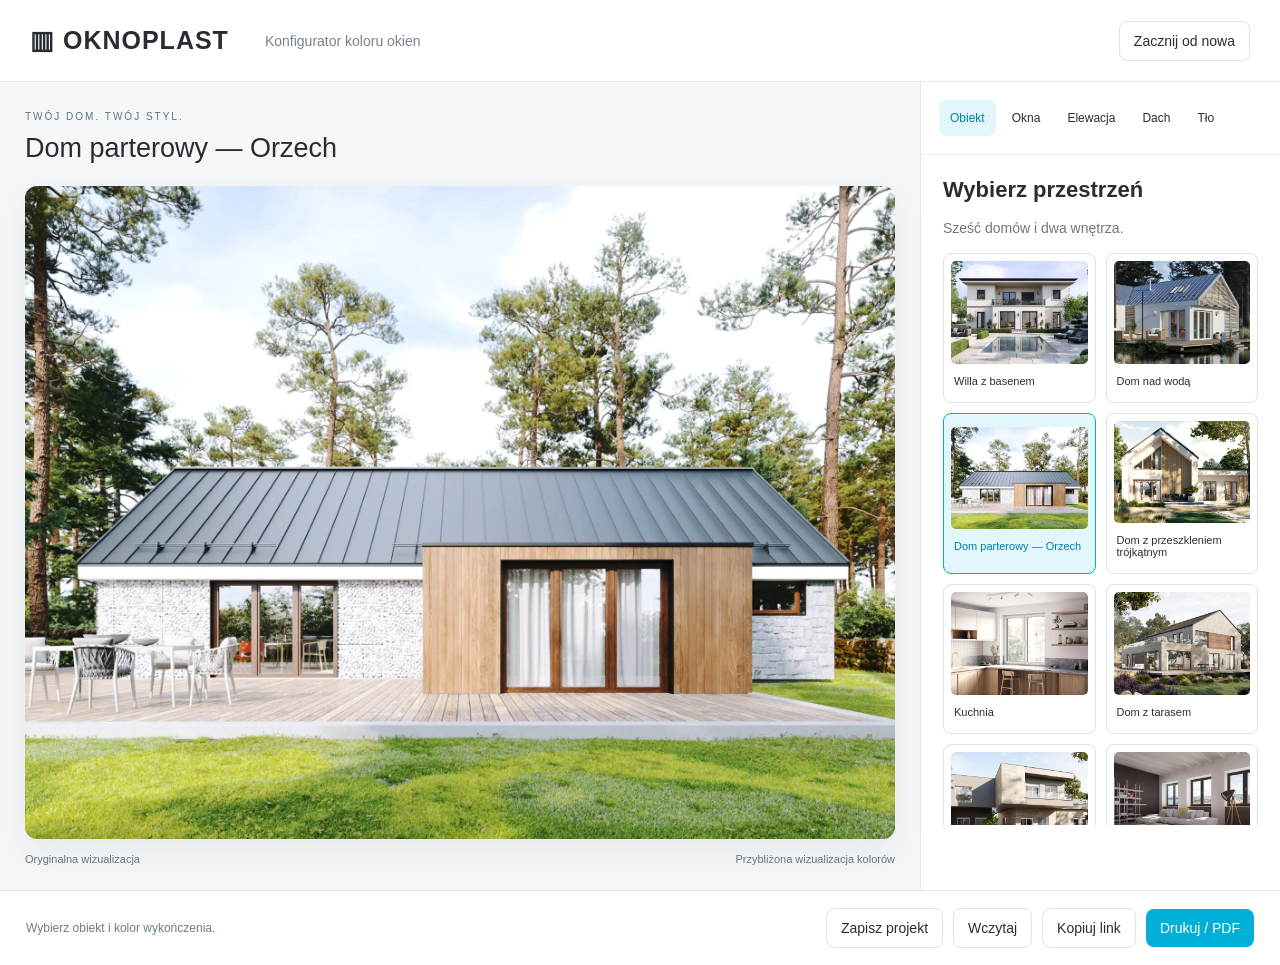
==== index.html @ badf22fd "Add files via upload" ====
<!doctype html><html lang="pl"><meta charset="utf-8"><meta name="viewport" content="width=device-width,initial-scale=1"><title>OKNOPLAST — Konfigurator</title><link rel="stylesheet" href="style.css"><body>
<header><strong class="brand">▥ OKNOPLAST</strong><span>Konfigurator koloru okien</span><button id="reset">Zacznij od nowa</button></header>
<main><section class="scene"><div class="scene-label"><small>TWÓJ DOM. TWÓJ STYL.</small><h1 id="sceneTitle"></h1></div><div id="picture"><img id="house" alt="Wybrany obiekt"><svg id="overlay" viewBox="0 0 1824 1368" aria-label="Obszary konfiguracji"></svg></div><div class="caption"><span id="summary"></span><span>Przybliżona wizualizacja kolorów</span></div></section>
<aside><nav aria-label="Kategorie"><button data-tab="scenes">Obiekt</button><button data-tab="windows">Okna</button><button data-tab="facade">Elewacja</button><button data-tab="roof">Dach</button><button data-tab="background">Tło</button></nav><div id="panel"></div></aside></main>
<footer><span id="status" role="status">Wybierz obiekt i kolor wykończenia.</span><button id="save">Zapisz projekt</button><label class="button">Wczytaj<input id="load" type="file" accept="application/json" hidden></label><button id="share">Kopiuj link</button><button class="primary" id="print">Drukuj / PDF</button></footer>
<script src="data.js"></script><script src="app.js"></script></body></html>
---- style.css ----
*{box-sizing:border-box}body{margin:0;color:#282d33;background:#f4f6f7;font:14px Arial,sans-serif}button,.button{font:inherit;cursor:pointer;border:1px solid #dce2e6;border-radius:8px;background:white;color:inherit;padding:11px 14px}button:hover,.button:hover{border-color:#00afd6}button:focus-visible{outline:3px solid #00afd6;outline-offset:2px}header{height:82px;padding:0 30px;display:flex;align-items:center;gap:36px;background:white;border-bottom:1px solid #e4e7ea}.brand{font-size:25px;letter-spacing:1px}header>span{color:#76818c}header button{margin-left:auto}main{display:grid;grid-template-columns:minmax(0,1fr) 360px;min-height:calc(100vh - 157px)}.scene{padding:25px;display:flex;flex-direction:column;justify-content:center}.scene-label small{letter-spacing:2px;color:#5d7680;font-size:10px}h1{font-size:27px;margin:10px 0 22px;font-weight:500}#picture{position:relative;overflow:hidden;border-radius:12px;background:#e4e9ed;box-shadow:0 12px 35px #253c4a12}#house{display:block;width:100%}#overlay{position:absolute;inset:0;width:100%;height:100%}.caption{display:flex;justify-content:space-between;gap:16px;font-size:11px;color:#687782;margin-top:14px}aside{background:white;border-left:1px solid #e4e7ea}nav{display:flex;flex-wrap:wrap;gap:5px;padding:18px;border-bottom:1px solid #eee}nav button{border:0;font-size:12px;padding:11px}.selected{background:#e2f7fc!important;border-color:#00afd6!important;color:#007e9d!important}#panel{padding:22px;max-height:calc(100vh - 230px);overflow:auto}h2{font-size:22px;margin:0 0 9px}p{color:#6d7781;line-height:1.6}.grid{display:grid;grid-template-columns:1fr 1fr;gap:10px}.card{text-align:left;padding:7px;overflow:hidden}.card img{width:100%;aspect-ratio:4/3;object-fit:cover;border-radius:5px}.card span{display:block;font-size:11px;margin:8px 3px}.colors img{object-fit:contain;background:#fafafa}.swatches{display:flex;flex-wrap:wrap;gap:10px}.swatch{width:44px;height:44px;border:3px solid white;box-shadow:0 0 0 1px #d9dfe3}select{width:100%;padding:12px;margin:10px 0 18px;border:1px solid #ddd;background:white;border-radius:8px}footer{min-height:75px;display:flex;align-items:center;gap:10px;padding:15px 26px;background:white;border-top:1px solid #e4e7ea}footer>span{margin-right:auto;color:#6c7d87;font-size:12px}.primary{background:#00afd6;color:white;border:0}.notice{background:#f4f6f8;padding:12px;font-size:12px;border-radius:8px}#overlay path{cursor:pointer} @media(max-width:900px){main{grid-template-columns:1fr}.scene{padding:16px}aside{border:0}#panel{max-height:470px}header{padding:15px;height:auto;gap:15px;flex-wrap:wrap}header>span{display:none}footer{flex-wrap:wrap}footer>span{width:100%}.grid{grid-template-columns:repeat(auto-fit,minmax(130px,1fr))}}@media print{header button,aside,footer{display:none}main{display:block}.scene{padding:0}.caption{font-size:12px}#picture{box-shadow:none}body{background:white}header{padding:15px 0}.scene-label{margin-top:20px}}
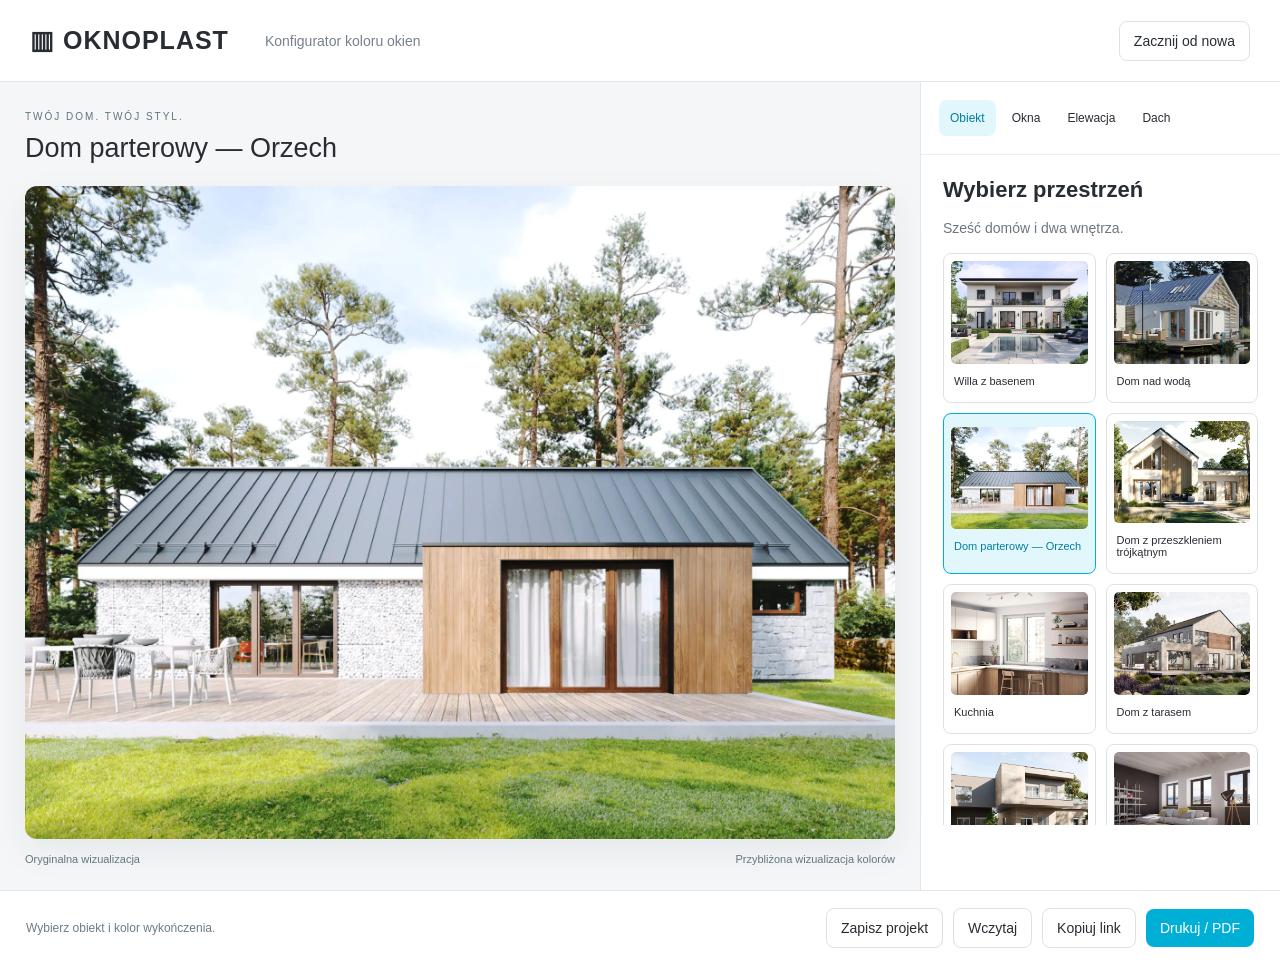
==== commit f285b519: "Remove background customization from all scenes" ====
--- a/index.html
+++ b/index.html
@@ -1,6 +1,7 @@
 <!doctype html><html lang="pl"><meta charset="utf-8"><meta name="viewport" content="width=device-width,initial-scale=1"><title>OKNOPLAST — Konfigurator</title><link rel="stylesheet" href="style.css"><body>
 <header><strong class="brand">▥ OKNOPLAST</strong><span>Konfigurator koloru okien</span><button id="reset">Zacznij od nowa</button></header>
 <main><section class="scene"><div class="scene-label"><small>TWÓJ DOM. TWÓJ STYL.</small><h1 id="sceneTitle"></h1></div><div id="picture"><img id="house" alt="Wybrany obiekt"><svg id="overlay" viewBox="0 0 1824 1368" aria-label="Obszary konfiguracji"></svg></div><div class="caption"><span id="summary"></span><span>Przybliżona wizualizacja kolorów</span></div></section>
-<aside><nav aria-label="Kategorie"><button data-tab="scenes">Obiekt</button><button data-tab="windows">Okna</button><button data-tab="facade">Elewacja</button><button data-tab="roof">Dach</button><button data-tab="background">Tło</button></nav><div id="panel"></div></aside></main>
+<aside><nav aria-label="Kategorie"><button data-tab="scenes">Obiekt</button><button data-tab="windows">Okna</button><button data-tab="facade">Elewacja</button><button data-tab="roof">Dach</button></nav><div id="panel"></div></aside></main>
 <footer><span id="status" role="status">Wybierz obiekt i kolor wykończenia.</span><button id="save">Zapisz projekt</button><label class="button">Wczytaj<input id="load" type="file" accept="application/json" hidden></label><button id="share">Kopiuj link</button><button class="primary" id="print">Drukuj / PDF</button></footer>
-<script src="data.js"></script><script src="app.js"></script></body></html>
+<script src="data.js"></script><script src="app.js?v=no-background-1"></script></body></html>
+
--- a/style.css
+++ b/style.css
@@ -1 +1,2 @@
 *{box-sizing:border-box}body{margin:0;color:#282d33;background:#f4f6f7;font:14px Arial,sans-serif}button,.button{font:inherit;cursor:pointer;border:1px solid #dce2e6;border-radius:8px;background:white;color:inherit;padding:11px 14px}button:hover,.button:hover{border-color:#00afd6}button:focus-visible{outline:3px solid #00afd6;outline-offset:2px}header{height:82px;padding:0 30px;display:flex;align-items:center;gap:36px;background:white;border-bottom:1px solid #e4e7ea}.brand{font-size:25px;letter-spacing:1px}header>span{color:#76818c}header button{margin-left:auto}main{display:grid;grid-template-columns:minmax(0,1fr) 360px;min-height:calc(100vh - 157px)}.scene{padding:25px;display:flex;flex-direction:column;justify-content:center}.scene-label small{letter-spacing:2px;color:#5d7680;font-size:10px}h1{font-size:27px;margin:10px 0 22px;font-weight:500}#picture{position:relative;overflow:hidden;border-radius:12px;background:#e4e9ed;box-shadow:0 12px 35px #253c4a12}#house{display:block;width:100%}#overlay{position:absolute;inset:0;width:100%;height:100%}.caption{display:flex;justify-content:space-between;gap:16px;font-size:11px;color:#687782;margin-top:14px}aside{background:white;border-left:1px solid #e4e7ea}nav{display:flex;flex-wrap:wrap;gap:5px;padding:18px;border-bottom:1px solid #eee}nav button{border:0;font-size:12px;padding:11px}.selected{background:#e2f7fc!important;border-color:#00afd6!important;color:#007e9d!important}#panel{padding:22px;max-height:calc(100vh - 230px);overflow:auto}h2{font-size:22px;margin:0 0 9px}p{color:#6d7781;line-height:1.6}.grid{display:grid;grid-template-columns:1fr 1fr;gap:10px}.card{text-align:left;padding:7px;overflow:hidden}.card img{width:100%;aspect-ratio:4/3;object-fit:cover;border-radius:5px}.card span{display:block;font-size:11px;margin:8px 3px}.colors img{object-fit:contain;background:#fafafa}.swatches{display:flex;flex-wrap:wrap;gap:10px}.swatch{width:44px;height:44px;border:3px solid white;box-shadow:0 0 0 1px #d9dfe3}select{width:100%;padding:12px;margin:10px 0 18px;border:1px solid #ddd;background:white;border-radius:8px}footer{min-height:75px;display:flex;align-items:center;gap:10px;padding:15px 26px;background:white;border-top:1px solid #e4e7ea}footer>span{margin-right:auto;color:#6c7d87;font-size:12px}.primary{background:#00afd6;color:white;border:0}.notice{background:#f4f6f8;padding:12px;font-size:12px;border-radius:8px}#overlay path{cursor:pointer} @media(max-width:900px){main{grid-template-columns:1fr}.scene{padding:16px}aside{border:0}#panel{max-height:470px}header{padding:15px;height:auto;gap:15px;flex-wrap:wrap}header>span{display:none}footer{flex-wrap:wrap}footer>span{width:100%}.grid{grid-template-columns:repeat(auto-fit,minmax(130px,1fr))}}@media print{header button,aside,footer{display:none}main{display:block}.scene{padding:0}.caption{font-size:12px}#picture{box-shadow:none}body{background:white}header{padding:15px 0}.scene-label{margin-top:20px}}
+button:disabled{opacity:.45;cursor:not-allowed}
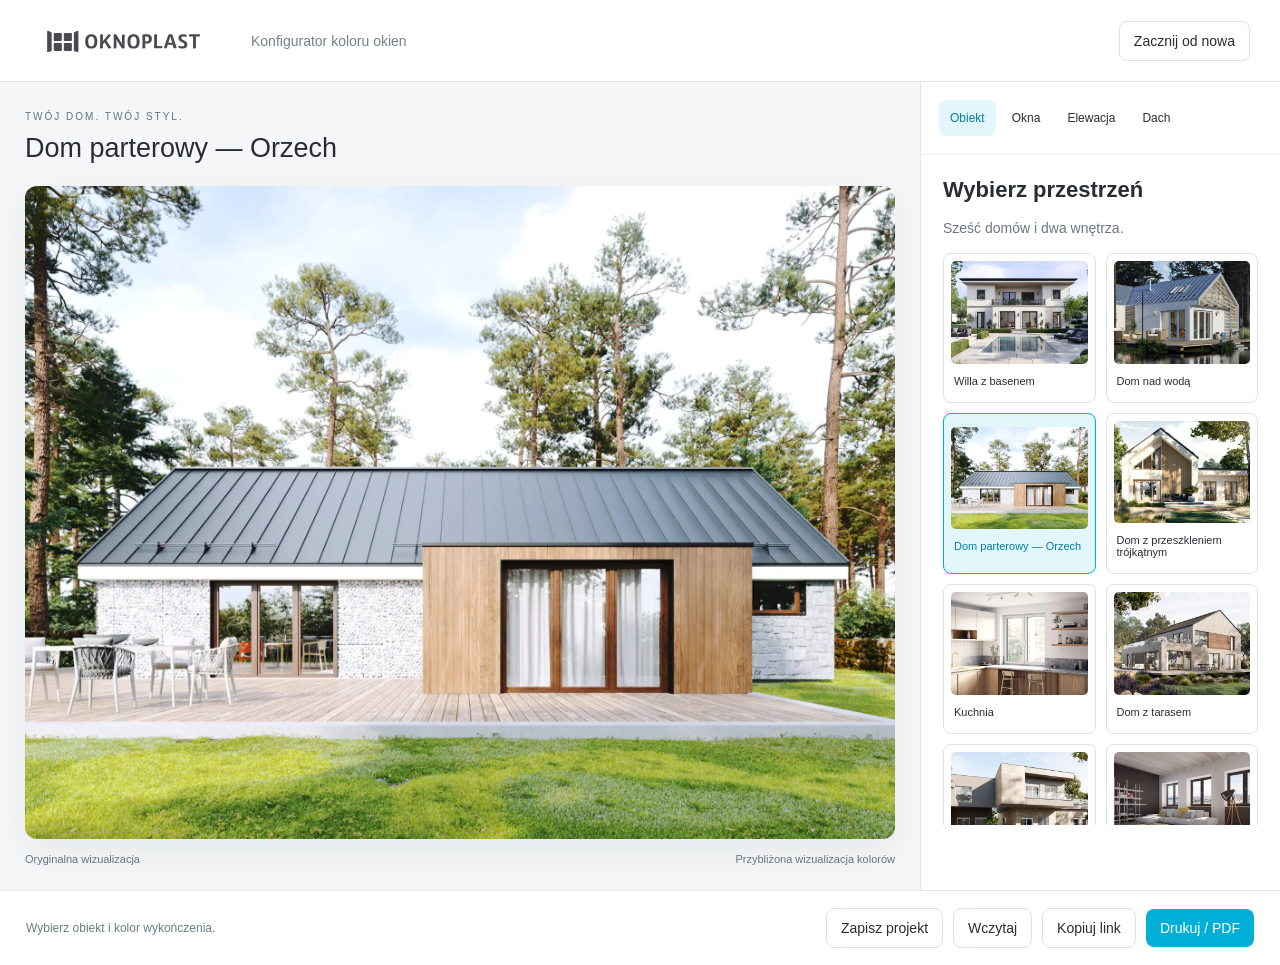
==== commit 27a56bbc: "Use manufacturer finish detail on kitchen frames, protect handle and replace logo" ====
--- a/index.html
+++ b/index.html
@@ -1,7 +1,7 @@
-<!doctype html><html lang="pl"><meta charset="utf-8"><meta name="viewport" content="width=device-width,initial-scale=1"><title>OKNOPLAST — Konfigurator</title><link rel="stylesheet" href="style.css"><body>
-<header><strong class="brand">▥ OKNOPLAST</strong><span>Konfigurator koloru okien</span><button id="reset">Zacznij od nowa</button></header>
+<!doctype html><html lang="pl"><meta charset="utf-8"><meta name="viewport" content="width=device-width,initial-scale=1"><title>OKNOPLAST — Konfigurator</title><link rel="stylesheet" href="style.css?v=material-2"><body>
+<header><img class="brand" src="assets/oknoplast-logo.svg" alt="OKNOPLAST" width="185" height="50"><span>Konfigurator koloru okien</span><button id="reset">Zacznij od nowa</button></header>
 <main><section class="scene"><div class="scene-label"><small>TWÓJ DOM. TWÓJ STYL.</small><h1 id="sceneTitle"></h1></div><div id="picture"><img id="house" alt="Wybrany obiekt"><svg id="overlay" viewBox="0 0 1824 1368" aria-label="Obszary konfiguracji"></svg></div><div class="caption"><span id="summary"></span><span>Przybliżona wizualizacja kolorów</span></div></section>
 <aside><nav aria-label="Kategorie"><button data-tab="scenes">Obiekt</button><button data-tab="windows">Okna</button><button data-tab="facade">Elewacja</button><button data-tab="roof">Dach</button></nav><div id="panel"></div></aside></main>
 <footer><span id="status" role="status">Wybierz obiekt i kolor wykończenia.</span><button id="save">Zapisz projekt</button><label class="button">Wczytaj<input id="load" type="file" accept="application/json" hidden></label><button id="share">Kopiuj link</button><button class="primary" id="print">Drukuj / PDF</button></footer>
-<script src="data.js"></script><script src="app.js?v=no-background-1"></script></body></html>
+<script src="data.js"></script><script src="app.js?v=material-2"></script></body></html>
 
--- a/style.css
+++ b/style.css
@@ -1,2 +1,4 @@
 *{box-sizing:border-box}body{margin:0;color:#282d33;background:#f4f6f7;font:14px Arial,sans-serif}button,.button{font:inherit;cursor:pointer;border:1px solid #dce2e6;border-radius:8px;background:white;color:inherit;padding:11px 14px}button:hover,.button:hover{border-color:#00afd6}button:focus-visible{outline:3px solid #00afd6;outline-offset:2px}header{height:82px;padding:0 30px;display:flex;align-items:center;gap:36px;background:white;border-bottom:1px solid #e4e7ea}.brand{font-size:25px;letter-spacing:1px}header>span{color:#76818c}header button{margin-left:auto}main{display:grid;grid-template-columns:minmax(0,1fr) 360px;min-height:calc(100vh - 157px)}.scene{padding:25px;display:flex;flex-direction:column;justify-content:center}.scene-label small{letter-spacing:2px;color:#5d7680;font-size:10px}h1{font-size:27px;margin:10px 0 22px;font-weight:500}#picture{position:relative;overflow:hidden;border-radius:12px;background:#e4e9ed;box-shadow:0 12px 35px #253c4a12}#house{display:block;width:100%}#overlay{position:absolute;inset:0;width:100%;height:100%}.caption{display:flex;justify-content:space-between;gap:16px;font-size:11px;color:#687782;margin-top:14px}aside{background:white;border-left:1px solid #e4e7ea}nav{display:flex;flex-wrap:wrap;gap:5px;padding:18px;border-bottom:1px solid #eee}nav button{border:0;font-size:12px;padding:11px}.selected{background:#e2f7fc!important;border-color:#00afd6!important;color:#007e9d!important}#panel{padding:22px;max-height:calc(100vh - 230px);overflow:auto}h2{font-size:22px;margin:0 0 9px}p{color:#6d7781;line-height:1.6}.grid{display:grid;grid-template-columns:1fr 1fr;gap:10px}.card{text-align:left;padding:7px;overflow:hidden}.card img{width:100%;aspect-ratio:4/3;object-fit:cover;border-radius:5px}.card span{display:block;font-size:11px;margin:8px 3px}.colors img{object-fit:contain;background:#fafafa}.swatches{display:flex;flex-wrap:wrap;gap:10px}.swatch{width:44px;height:44px;border:3px solid white;box-shadow:0 0 0 1px #d9dfe3}select{width:100%;padding:12px;margin:10px 0 18px;border:1px solid #ddd;background:white;border-radius:8px}footer{min-height:75px;display:flex;align-items:center;gap:10px;padding:15px 26px;background:white;border-top:1px solid #e4e7ea}footer>span{margin-right:auto;color:#6c7d87;font-size:12px}.primary{background:#00afd6;color:white;border:0}.notice{background:#f4f6f8;padding:12px;font-size:12px;border-radius:8px}#overlay path{cursor:pointer} @media(max-width:900px){main{grid-template-columns:1fr}.scene{padding:16px}aside{border:0}#panel{max-height:470px}header{padding:15px;height:auto;gap:15px;flex-wrap:wrap}header>span{display:none}footer{flex-wrap:wrap}footer>span{width:100%}.grid{grid-template-columns:repeat(auto-fit,minmax(130px,1fr))}}@media print{header button,aside,footer{display:none}main{display:block}.scene{padding:0}.caption{font-size:12px}#picture{box-shadow:none}body{background:white}header{padding:15px 0}.scene-label{margin-top:20px}}
 button:disabled{opacity:.45;cursor:not-allowed}
+header .brand{width:185px;height:50px;object-fit:contain;flex-shrink:0}
+
